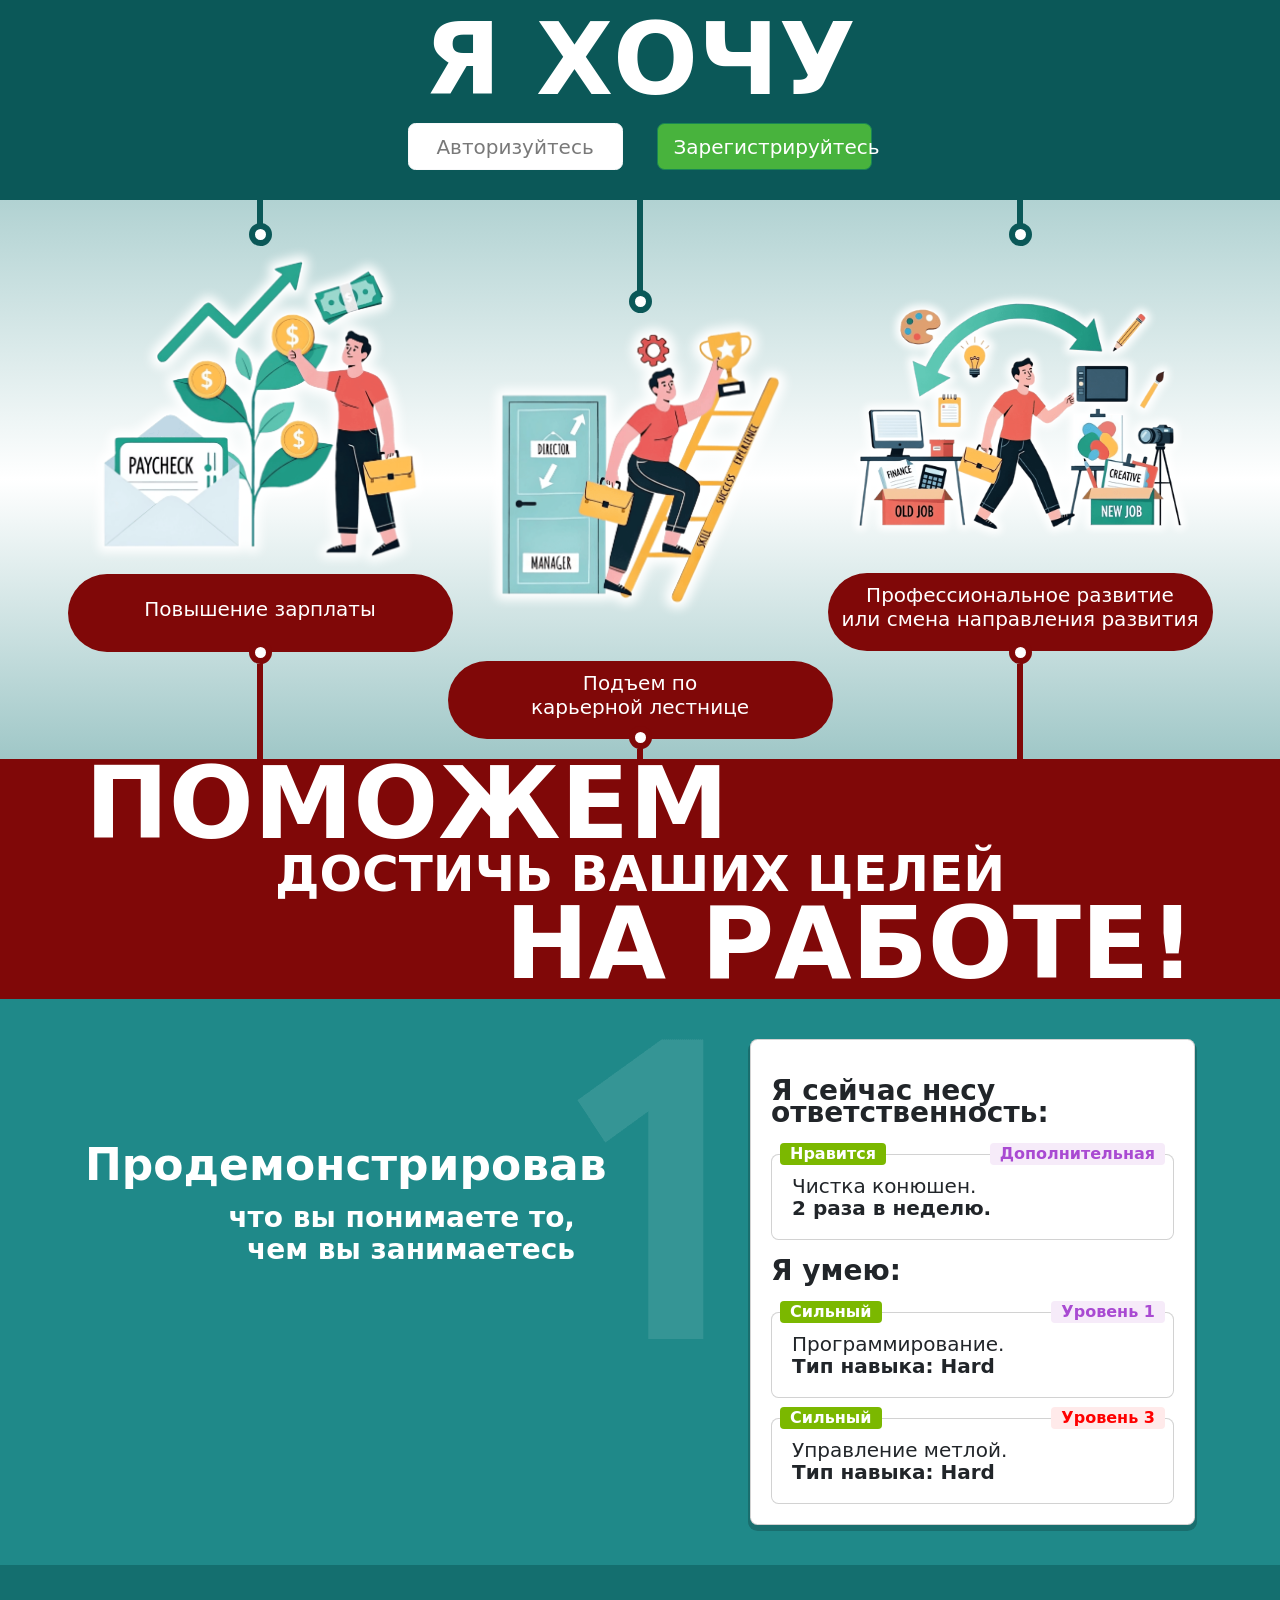
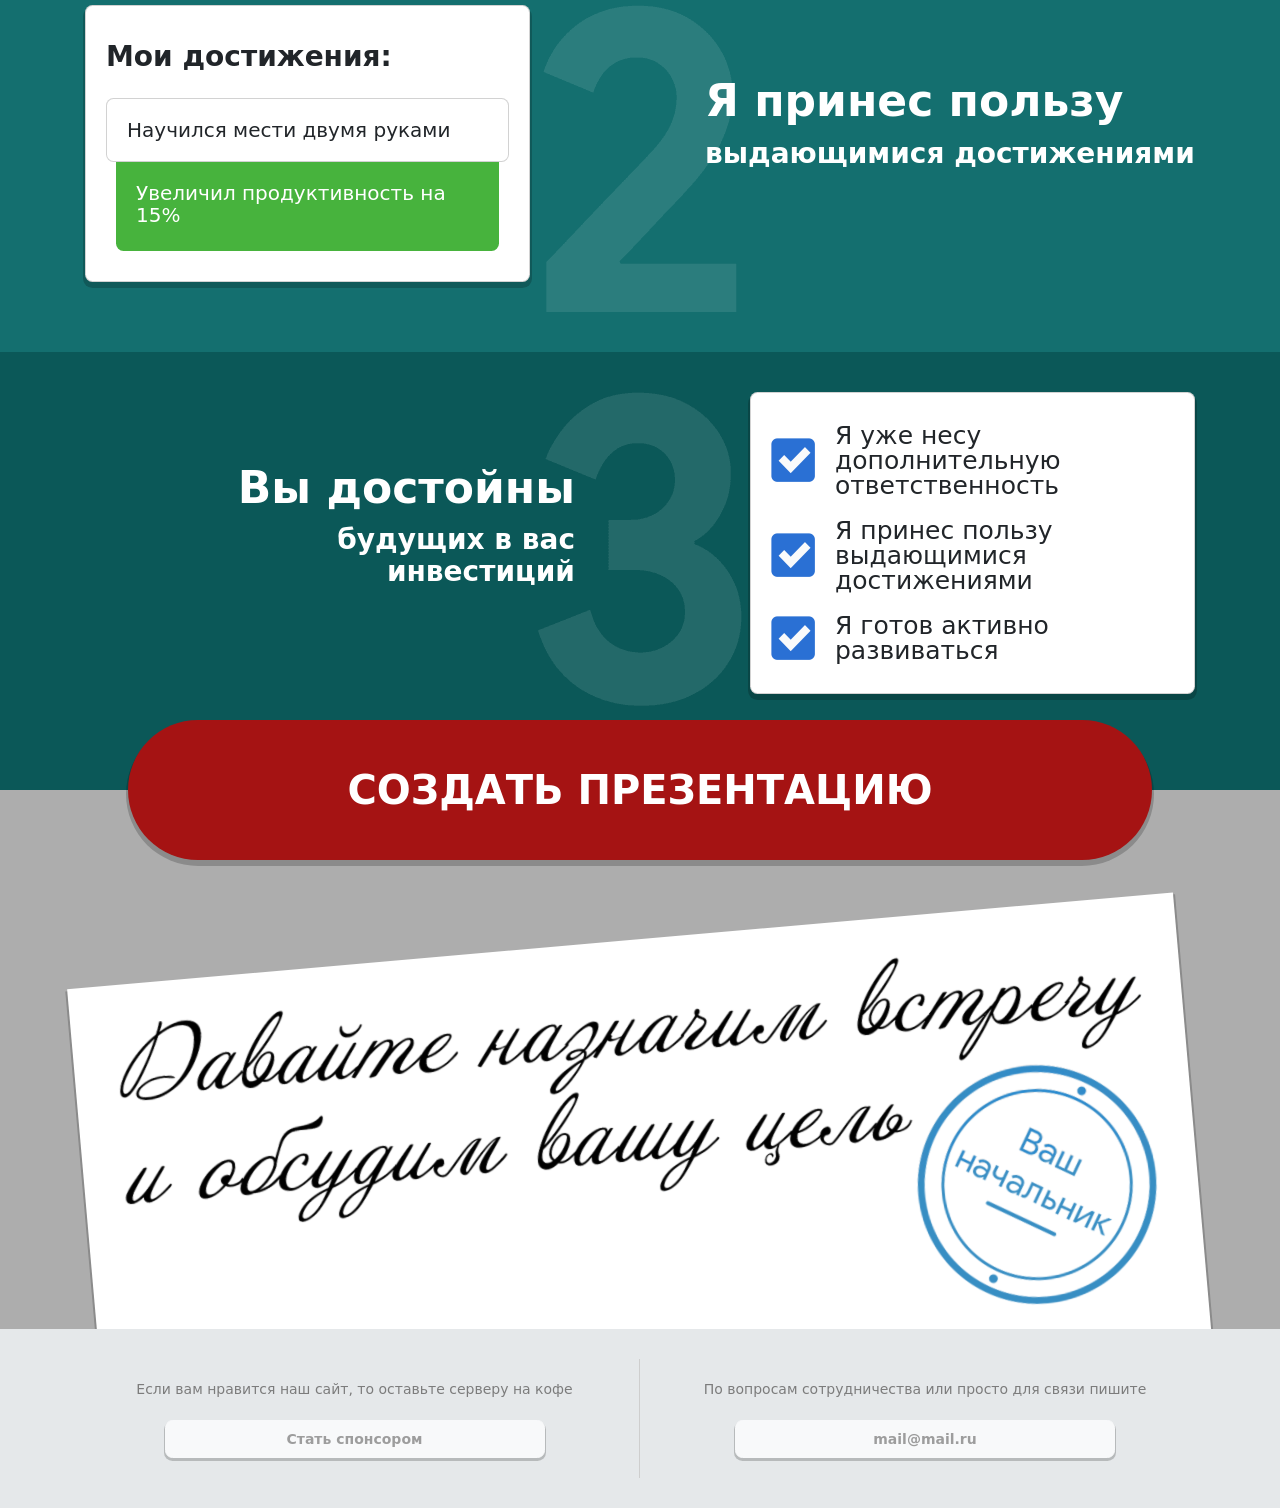
==== web/html/index.html @ 455aabcf "- Move html to web folder - Add dart Navigation service - Add ja button to auth button on first layo" ====
<!doctype html>
<html class="no-js" lang="">

<head>
  <meta charset="utf-8">
  <meta name="viewport" content="width=device-width, initial-scale=1">
  <title></title>
  <link rel="stylesheet" href="css/font.css">
  <link rel="stylesheet" href="css/style.css">
  <meta name="description" content="">

  <meta property="og:title" content="">
  <meta property="og:type" content="">
  <meta property="og:url" content="">
  <meta property="og:image" content="">
  <meta property="og:image:alt" content="">

  <link rel="icon" href="/favicon.ico" sizes="any">
  <link rel="icon" href="/icon.svg" type="image/svg+xml">
  <link rel="apple-touch-icon" href="icon.png">

  <link rel="manifest" href="site.webmanifest">
  <meta name="theme-color" content="#fafafa">

  <link href="css/bootstrap.min.css" rel="stylesheet">
  <script src="js/bootstrap.bundle.min.js"></script>

</head>

<body>
<div class="container-fluid header">
  <div class="row">
    <div class="col">
      Я хочу
    </div>
  </div>
  <div class="header-buttons">
    <button type="button" class="btn btn-light" onclick="window.location.href = '../login'">Авторизуйтесь</button>
    <button type="button" class="btn btn-success" data-bs-toggle="modal" data-bs-target="#regModal">Зарегистрируйтесь</button>
  </div>
</div>

<div class="container-fluid top-banner">
  <div class="row">
    <div class="col banner-gradient">
      <div class="container">
        <div class="row hide992">
          <div class="col-4">
            <div class="top-dot-line align-self-center"></div>
            <div class="top-dot align-self-center"></div>
          </div>
          <div class="col-4">
            <div class="top-dot-line long align-self-center"></div>
            <div class="top-dot align-self-center"></div>
          </div>
          <div class="col-4">
            <div class="top-dot-line align-self-center"></div>
            <div class="top-dot align-self-center"></div>
          </div>
        </div>
        <div class="row">
          <div class="col-lg-4 col-12 text-center">
            <img src="img/b1.png" class="banner-img-1">
            <div class="banner-text img-1">Повышение зарплаты</div>
          </div>
          <div class="col-lg-4 col-12 text-center">
            <img src="img/b2.png" class="banner-img-2">
            <div class="banner-text img-2">Подъем по<br>карьерной лестнице</div>
          </div>
          <div class="col-lg-4 col-12 text-center">
            <img src="img/b3.png" class="banner-img-3">
            <div class="banner-text img-3">Профессиональное развитие<br>или смена направления развития</div>
          </div>
        </div>
        <div class="row hide992">
          <div class="col-4">
            <div class="bot-dot align-self-center"></div>
            <div class="bot-dot-line long align-self-center"></div>
          </div>
          <div class="col-4">
            <div class="bot-dot short align-self-center"></div>
            <div class="bot-dot-line align-self-center"></div>
          </div>
          <div class="col-4">
            <div class="bot-dot align-self-center"></div>
            <div class="bot-dot-line long align-self-center"></div>
          </div>
        </div>
      </div>
    </div>
  </div>
</div>

<div class="container-fluid after-banner-text">
  <div class="row">
    <div class="col">
      <div class="container">
        <div>ПОМОЖЕМ</div>
        <div class="text-small">достичь ваших целей</div>
        <div>на работе!</div>
      </div>
    </div>
  </div>
</div>

<div class="container-fluid steps-container1">
  <div class="row">
    <div class="col">
      <div class="container">
        <div class="row">
          <div class="col-lg-7 col-12 title-block">
            <h1>Продемонстрировав</h1>
            <p>что вы понимаете то,<br>
              чем вы занимаетесь</p>
          </div>
          <div class="col-lg-5 col-12">
            <div class="card shadow">
              <div class="card-body">
                <div class="card-title">
                  Я сейчас несу ответственность:
                </div>
                <div class="card">
                  <div class="card-body">
                    <div class="label-green">Нравится</div>
                    <div class="label-violet">Дополнительная</div>
                    Чистка конюшен.<br>
                    <b>2 раза в неделю.</b>
                  </div>
                </div>
                <div class="card-title">
                  Я умею:
                </div>
                <div class="card">
                  <div class="card-body">
                    <div class="label-green">Сильный</div>
                    <div class="label-violet">Уровень 1</div>
                    Программирование.<br>
                    <b>Тип навыка: Hard</b>
                  </div>
                </div>
                <div class="card mt-3">
                  <div class="card-body">
                    <div class="label-green">Сильный</div>
                    <div class="label-red">Уровень 3</div>
                    Управление метлой.<br>
                    <b>Тип навыка: Hard</b>
                  </div>
                </div>
              </div>
            </div>
          </div>
        </div>
      </div>
    </div>
  </div>
</div>

<div class="container-fluid steps-container2">
  <div class="row">
    <div class="col">
      <div class="container">
        <div class="row">
          <div class="col-12 title-block hidePC">
            <h1>Я принес пользу</h1>
            <p>выдающимися достижениями</p>
          </div>
          <div class="col-lg-5 col-12">
            <div class="card shadow">
              <div class="card-body pb-4">
                <div class="card-title">
                  Мои достижения:
                </div>
                <div class="card">
                  <div class="card-body">
                    Научился мести двумя руками
                  </div>
                </div>
                <div class="card card-green">
                  <div class="card-body">
                    Увеличил продуктивность на 15%
                  </div>
                </div>
              </div>
            </div>
          </div>
          <div class="col-lg-7 col-12 title-block hide992">
            <h1>Я принес пользу</h1>
            <p>выдающимися достижениями</p>
          </div>
        </div>
      </div>
    </div>
  </div>
</div>

<div class="container-fluid steps-container3">
  <div class="row">
    <div class="col">
      <div class="container">
        <div class="row">
          <div class="col-lg-7 col-12 title-block">
            <h1>Вы достойны</h1>
            <p>будущих в вас<br>
              инвестиций</p>
          </div>
          <div class="col-lg-5 col-12">
            <div class="card shadow">
              <div class="card-body fs-5 lh-1 pt-4 pb-4">
                <div class="flex-row d-flex align-items-center"><img src="img/check.png" class="me-3 checkbox-img"><div>Я уже несу дополнительную
                  ответственность</div></div>
                <div class="flex-row d-flex align-items-center mt-3 mb-3"><img src="img/check.png" class="me-3 checkbox-img"><div>Я принес пользу выдающимися
                  достижениями</div></div>
                <div class="flex-row d-flex align-items-center"><img src="img/check.png" class="me-3 checkbox-img"><div>Я готов активно развиваться</div></div>
              </div>
            </div>
          </div>
        </div>
      </div>
    </div>
  </div>
</div>

<div class="container-fluid bottom-container">
  <div class="row">
    <div class="col">
      <div class="container">
        <!-- Button trigger modal -->
        <button type="button" class="btn-create" data-bs-toggle="modal" data-bs-target="#exampleModal">Создать презентацию</button>
        <div class="letter">
          <img src="img/sign.png">
        </div>
      </div>
    </div>
  </div>
</div>

<footer class="container-fluid">
  <div class="row">
    <div class="col">
      <div class="container">
      <div class="row">
        <div class="col-lg-6 col-12 text-center">
          <p>Если вам нравится наш сайт, то оставьте серверу на кофе</p>
          <button type="button" class="btn btn-light btn-footer">Стать спонсором</button>
        </div>
        <div class="col-lg-6 col-12 text-center">
          <p>По вопросам сотрудничества или просто для связи пишите</p>
          <button type="button" class="btn btn-light btn-footer">mail@mail.ru</button>
        </div>
      </div>
      </div>
    </div>
  </div>
</footer>


<!-- Modal -->
<div class="modal fade" id="exampleModal" tabindex="-1" aria-labelledby="exampleModalLabel" aria-hidden="true">
  <div class="modal-dialog modal-lg">
    <div class="modal-content">
      <form>
      <div class="modal-header">
        <h1 class="modal-title fs-5" id="exampleModalLabel">Оставьте отзыв на достижения колеги</h1>
      </div>
      <div class="modal-body">
        <p>Здравствуйте, Иван Иванович.<br>
        Вас пригласил ваш коллега Петр Петрович, чтобы вы могли
        поделиться вашим опытом работы с ним за последнее время:</p>
        <textarea class="form-control" id="exampleFormControlTextarea1" rows="4" placeholder="Расскажите вкратце как их помощь помогла вам справиться с вашими задачами, или какие их достижения вы хотели бы отметить."></textarea>
      </div>
      <div class="modal-footer">
        <button type="button" class="btn btn-primary w-100">Сохранить</button>
      </div>
      </form>
    </div>
  </div>
</div>

<div class="modal fade" id="loginModal" tabindex="-1" aria-labelledby="logonModalLabel" aria-hidden="true">
  <div class="modal-dialog">
    <div class="modal-content">
      <form>
        <div class="modal-header">
          <h1 class="modal-title fs-5" id="loginModalLabel">Авторизоваться</h1>
        </div>
        <div class="modal-body">
          <input type="email" class="form-control" id="loginMail" placeholder="Почта">
          <input type="password" class="form-control mt-3" id="loginPassword" placeholder="Пароль">
        </div>
        <div class="modal-footer">
          <div class="row w-100 text-center">

            <div class="col-12 pe-0 ps-0">
              <button type="button" class="btn btn-primary w-100">Авторизоваться</button>
            </div>
            <a href="#" class="pt-3 pb-2 small" data-bs-toggle="modal" data-bs-target="#passReset">Забыли пароль?</a>
          </div>
        </div>
      </form>
    </div>
  </div>
</div>

<div class="modal fade" id="regModal" tabindex="-1" aria-labelledby="logonModalLabel" aria-hidden="true">
  <div class="modal-dialog">
    <div class="modal-content">
      <form>
        <div class="modal-header">
          <h1 class="modal-title fs-5" id="regModalLabel">Зарегистрироваться</h1>
        </div>
        <div class="modal-body">
          <input type="email" class="form-control" id="regMail" placeholder="Почта">
          <input type="password" class="form-control mt-3" id="regPassword" placeholder="Пароль">
        </div>
        <div class="modal-footer">
          <div class="row w-100">
            <div class="col-12 pe-0 ps-0">
              <button type="button" class="btn btn-primary w-100">Зарегистрироваться</button>
            </div>
          </div>
        </div>
      </form>
    </div>
  </div>
</div>

<div class="modal fade" id="passReset" tabindex="-1" aria-labelledby="passResetLabel" aria-hidden="true">
  <div class="modal-dialog">
    <div class="modal-content">
      <form>
        <div class="modal-header">
          <h1 class="modal-title fs-5" id="passResetLabel">Сбросить пароль</h1>
        </div>
        <div class="modal-body">
          <input type="email" class="form-control" id="passResetMail" placeholder="Почта">
        </div>
        <div class="modal-footer">
          <div class="row w-100">
            <div class="col-12 pe-0 ps-0">
              <button type="button" class="btn btn-primary w-100" data-bs-toggle="modal" data-bs-target="#passResetOk">Подтвердить</button>
            </div>
          </div>
        </div>
      </form>
    </div>
  </div>
</div>

<div class="modal fade" id="passResetOk" tabindex="-1" aria-labelledby="passResetLabel" aria-hidden="true">
  <div class="modal-dialog">
    <div class="modal-content">
      <div class="modal-header">
        <h1 class="modal-title fs-5" id="passResetOkLabel">Сброс пароля</h1>
      </div>
        <div class="modal-body text-center">
          На вашу почту выслан новый пароль
        </div>
      <div class="modal-footer">

      </div>
    </div>
  </div>
</div>

</body>

</html>
---- web/html/css/font.css ----
@font-face {
  font-family: 'Google Sans';
  font-style: normal;
  font-weight: 400;
  src: url('../font/GoogleSans-Regular.ttf') format('truetype'), url('../font/GoogleSans-Regular.woff2') format('woff2'), url('../font/GoogleSans-Regular.woff') format('woff'), url('../font/GoogleSans-Regular.eot') format('embedded-opentype');
}
@font-face {
  font-family: 'Google Sans';
  font-style: normal;
  font-weight: 600;
  src: url('../font/GoogleSans-SemiBold.ttf') format('truetype'), url('../font/GoogleSans-SemiBold.woff2') format('woff2'), url('../font/GoogleSans-SemiBold.woff') format('woff'), url('../font/GoogleSans-SemiBold.eot') format('embedded-opentype');
}
@font-face {
  font-family: 'Google Sans';
  font-style: normal;
  font-weight: 700;
  src: url('../font/GoogleSans-Bold.ttf') format('truetype'), url('../font/GoogleSans-Bold.woff2') format('woff2'), url('../font/GoogleSans-Bold.woff') format('woff'), url('../font/GoogleSans-Bold.eot') format('embedded-opentype');
}
---- web/html/css/style.css ----
/*! HTML5 Boilerplate v9.0.1 | MIT License | https://html5boilerplate.com/ */

/* main.css 3.0.0 | MIT License | https://github.com/h5bp/main.css#readme */
/*
 * What follows is the result of much research on cross-browser styling.
 * Credit left inline and big thanks to Nicolas Gallagher, Jonathan Neal,
 * Kroc Camen, and the H5BP dev community and team.
 */

/* ==========================================================================
   Base styles: opinionated defaults
   ========================================================================== */

html {
  color: #222;
  font-size: 1em;
  line-height: 1.4;
  font-family: "Google Sans", Verdana, Arial, sans-serif;
  font-size: 20px;
}
body {
  font-family: "Google Sans", Verdana, Arial, sans-serif;
  font-size: 20px;
}
/*
 * Remove text-shadow in selection highlight:
 * https://twitter.com/miketaylr/status/12228805301
 *
 * Customize the background color to match your design.
 */

::-moz-selection {
  background: #b3d4fc;
  text-shadow: none;
}

::selection {
  background: #b3d4fc;
  text-shadow: none;
}

/*
 * A better looking default horizontal rule
 */

hr {
  display: block;
  height: 1px;
  border: 0;
  border-top: 1px solid #ccc;
  margin: 1em 0;
  padding: 0;
}

/*
 * Remove the gap between audio, canvas, iframes,
 * images, videos and the bottom of their containers:
 * https://github.com/h5bp/html5-boilerplate/issues/440
 */

audio,
canvas,
iframe,
img,
svg,
video {
  vertical-align: middle;
}

/*
 * Remove default fieldset styles.
 */

fieldset {
  border: 0;
  margin: 0;
  padding: 0;
}

/*
 * Allow only vertical resizing of textareas.
 */

textarea {
  resize: vertical;
}

/* ==========================================================================
   Author's custom styles
   ========================================================================== */

/* ==========================================================================
   Helper classes
   ========================================================================== */

/*
 * Hide visually and from screen readers
 */

.hidden,
[hidden] {
  display: none !important;
}

/*
 * Hide only visually, but have it available for screen readers:
 * https://snook.ca/archives/html_and_css/hiding-content-for-accessibility
 *
 * 1. For long content, line feeds are not interpreted as spaces and small width
 *    causes content to wrap 1 word per line:
 *    https://medium.com/@jessebeach/beware-smushed-off-screen-accessible-text-5952a4c2cbfe
 */

.visually-hidden {
  border: 0;
  clip: rect(0, 0, 0, 0);
  height: 1px;
  margin: -1px;
  overflow: hidden;
  padding: 0;
  position: absolute;
  white-space: nowrap;
  width: 1px;
  /* 1 */
}

/*
 * Extends the .visually-hidden class to allow the element
 * to be focusable when navigated to via the keyboard:
 * https://www.drupal.org/node/897638
 */

.visually-hidden.focusable:active,
.visually-hidden.focusable:focus {
  clip: auto;
  height: auto;
  margin: 0;
  overflow: visible;
  position: static;
  white-space: inherit;
  width: auto;
}

/*
 * Hide visually and from screen readers, but maintain layout
 */

.invisible {
  visibility: hidden;
}

/*
 * Clearfix: contain floats
 *
 * The use of `table` rather than `block` is only necessary if using
 * `::before` to contain the top-margins of child elements.
 */

.clearfix::before,
.clearfix::after {
  content: "";
  display: table;
}

.clearfix::after {
  clear: both;
}

.header {
  background-color: #0b5858;
  text-align: center;
  font-size: 100px;
  text-transform: uppercase;
  color: #ffffff;
  font-weight: 700;
  line-height: 120px;
  padding-bottom: 10px;
  .header-buttons {
    position: absolute;
    top: -12px;
    right: 30px;
    .btn-light {
      width: 215px;
      color: #797979;
      background-color: #ffffff;
      &:hover {
        background-color: #e6e6e6;
      }
    }
    .btn-success {
      width: 215px;
      color: #fff;
      background-color: #48b33d;
      &:hover {
        background-color: #36972c;
      }
    }
  }
}
.landing2 .header {
  text-align: left;
  font-size: 95px;
  text-transform: inherit;
  span {
    display: block;
    font-size: 40px;
    line-height: 0;
  }
}
.top-banner {
  .banner-gradient {
    background: linear-gradient(to bottom,  rgba(177,210,210,1) 0%,rgba(255,255,255,1) 50%,rgba(159,199,199,1) 100%);
    .col-4 {
      display: flex;
      flex-direction: column;
    }
    .top-dot-line {
      width: 6px;
      height: 25px;
      background-color: #0b5858;
      &.long {
        height: 92px;
      }
    }
    .top-dot {
      margin-top: -2px;
      width: 23px;
      height: 23px;
      background-color: #fff;
      border-radius: 50%;
      border: 6px solid #0b5858;
    }
    .bot-dot-line {
      width: 6px;
      height: 10px;
      background-color: #800808;
      &.long {
        height: 95px;
      }
    }
    .bot-dot {
      margin-top: -98px;
      width: 23px;
      height: 23px;
      background-color: #fff;
      border-radius: 50%;
      border: 6px solid #800808;
      &.short {
        margin-top: -13px;
      }
    }
    .banner-img-1 {
      width: 100%;
      max-width: 353px;
      margin-top: -70px;
    }
    .banner-img-2 {
      width: 100%;
      max-width: 315px;
      margin-bottom: 40px;
    }
    .banner-img-3 {
      width: 100%;
      max-width: 462px;
      margin-top: -68px;
      margin-bottom: 30px;
    }
    .banner-text {
      color: #fff;
      background-color: #800808;
      min-height: 78px;
      text-align: center;
      border-radius: 50px;
      font-size: 20px;
      &.img-1 {
        line-height: 70px;
        width: 110%;
        margin-left: -5%;
      }
      &.img-2, &.img-3 {
        padding: 10px;
        line-height: 24px;
        width: 110%;
        margin-left: -5%;
      }
    }
  }
  .banner-title {
    padding-top: 70px;
    font-size: 60px;
    line-height: 50px;
  }
}
.banner-mail-form {
  font-size: 28px;
  line-height: 32px;
  padding-top: 20px;
  padding-left: 70px;
  form {
    padding: 20px 20px 20px 0;
    input {
      border-radius: 50px;
      height: 70px;
      &::placeholder {
        font-size: 24px;
        color: #9f9f9f;
      }
    }
    .btn-banner-mail {
      height: 70px;
      border-radius: 50px;
      margin-top: 20px;
      width: 100%;
      font-weight: 600;
      font-size: 24px;
      text-align: center;
      text-transform: uppercase;
      color: #fff;
      background-color: #47b33d;
      -webkit-box-shadow: 0px 4px 0px 2px rgba(0, 0, 0, 0.2) !important;
      -moz-box-shadow: 0px 4px 0px 2px rgba(0, 0, 0, 0.2) !important;
      box-shadow: 0px 4px 0px 2px rgba(0, 0, 0, 0.2) !important;
    }
  }
}
.step-gradient {
  background: linear-gradient(to bottom, rgb(222, 223, 222) 0%,rgba(255,255,255,1) 50%, rgb(222, 223, 222) 100%);
  padding-top: 20px;
  padding-bottom: 20px;
  h1 {
    margin-bottom: 20px;
  }
  .step-line {
    display: flex;
    flex-direction: row;
    justify-content: start;
    background-color: #c9e8e8;
    font-size: 24px;
    margin: 10px 0;
    p {
      margin-top: 10px;
      margin-bottom: 10px;
      margin-right: 10px;
    }
    .num {
      min-width: 52px;
      font-size: 36px;
      background-color: #1f8989;
      color: #fff;
      text-align: center;
      margin-right: 25px;
    }
  }
}
.land-img {
  width: 100%;
  max-width: 688px;
}
.after-banner-text {
  color: #fff;
  background-color: #800808;
  font-size: 100px;
  text-transform: uppercase;
  font-weight: 700;
  line-height: 90px;
  .container {
    div:last-child {
      text-align: right;
      padding-bottom: 10px;
    }
  }
  .text-small {
    line-height: 50px;
    text-align: center;
    font-size: 50px;
  }
}
.steps-container1, .steps-container2, .steps-container3 {
  padding-top: 40px;
  padding-bottom: 40px;
  .card.shadow {
    -webkit-box-shadow: 0px 4px 0px 2px rgba(0, 0, 0, 0.2) !important;
    -moz-box-shadow: 0px 4px 0px 2px rgba(0, 0, 0, 0.2) !important;
    box-shadow: 0px 4px 0px 2px rgba(0, 0, 0, 0.2) !important;
  }
  .card-body {
    line-height: 22px;
  }
  .title-block {
    color: #fff;
    font-weight: 700;
    font-size: 28px;
    text-align: right;
    h1 {
      font-size: 44px;
      font-weight: 700;
    }
    p {
      line-height: 32px;
    }
  }
  .card-title {
    font-size: 28px;
    font-weight: 700;
    padding: 20px 0;
  }
  .label-green {
    position: absolute;
    top: -12px;
    left: 8px;
    border-radius: 4px;
    color: #fff;
    font-size: 16px;
    font-weight: 600;
    padding: 0 10px;
    background-color: #7bb800;
  }
  .label-violet {
    position: absolute;
    top: -12px;
    right: 8px;
    border-radius: 4px;
    color: #a94ad2;
    font-size: 16px;
    font-weight: 600;
    padding: 0 10px;
    background-color: #f6ebf9;
  }
  .label-red {
    position: absolute;
    top: -12px;
    right: 8px;
    border-radius: 4px;
    background-color: #ffeaea;
    font-size: 16px;
    font-weight: 600;
    padding: 0 10px;
    color: #ff0000;
  }
  .card-green {
    color: #fff;
    background-color: #47b33d;
    border-top-left-radius: 0;
    border-top-right-radius: 0;
    margin-left: 10px;
    margin-right: 10px;
    border: none;
    padding-bottom: 5px;
  }
}
.steps-container1 {
  background-color: #1f8989;
  background-image: url("../img/step1_bg.png");
  background-position: 50% 40px;
  background-repeat: no-repeat;
  .title-block {
    padding-right: 160px;
    padding-top: 100px;
  }
}
.steps-container2 {
  background-color: #146f6f;
  background-image: url("../img/step2_bg.png");
  background-position: 50% 40px;
  background-repeat: no-repeat;
  .title-block {
    text-align: left;
    padding-left: 160px;
    padding-top: 70px;
    padding-bottom: 122px;
  }
}
.steps-container3 {
  background-color: #0b5858;
  background-image: url("../img/step3_bg.png");
  background-position: 50% 40px;
  background-repeat: no-repeat;
  .title-block {
    padding-right: 160px;
    padding-top: 70px;
    padding-bottom: 142px;
  }
}
.landing2 {
  footer {
    margin-top: 0;
  }
  .steps-container1, .steps-container2, .steps-container3 {
    background-image: none;
    .title-block {
      text-align: left;
      padding-top: 0;
      padding-bottom: 0;
      padding-right: 60px;
      h1 {
        margin-bottom: 60px;
        margin-top: 20px;
      }
    }
    .label-green {
      position: relative;
      display: inline-block;
      left: -60px;
      top: -1px;
      margin-right: -50px;
      border-radius: 4px;
      color: #fff;
      font-size: 18px;
      padding: 6px 6px;
      background-color: #7bb800;
    }
  }
  .small.d-block.ms-5 {
    font-size: 16px;
  }
  .text-green {
    color: #00a400;
    text-wrap: nowrap;
  }
  .steps-container2 {
    .title-block {
      padding-right: 0;
      padding-left: 60px;
    }
  }
  .with-photo {
    margin-top: 125px;
  }
  .card-photo {
    margin: -155px auto 20px auto;
    width: 267px;
    height: 267px;
    border-radius: 50%;
    background-color: #e4e4e4;
    overflow: hidden;
    img {
      width: 100%;
    }
  }
  .label-title {
    position: absolute;
    top: -12px;
    left: 8px;
    font-size: 16px;
    padding: 0 10px;
    background-color: #fff;
  }
  .card-btn-red, .card-btn-blue, .card-btn-green {
    height: 100%;
    display: flex;
    flex-direction: column;
    justify-content: center;
    color: #fff;
    font-weight: 600;
    border-radius: 6px;
    font-size: 16px;
    text-align: center;
    padding: 10px 2px;
    background-color: #a51313;
  }
  .card-btn-blue {
    background-color: #066fd1;
  }
  .card-btn-green {
    background-color: #48b33d;
  }
  .block-labels {
    display: flex;
    flex-direction: column;
    justify-content: center;
    padding: 10px;
    min-height: 200px;
    height: 100%;
    font-size: 24px;
    font-weight: 400;
    text-align: center;
    border-radius: 6px;
    color: #fff;
    background-color: #369595;
  }
  .steps-container3 {
    .block-labels {
      min-height: 130px;
    }
  }
}
.hidePC {
  display: none;
}
.bottom-container {
  text-align: center;
  background-color: #adadad;
  position: relative;
  padding-top: 90px;
}
.btn-create {
  background-color: #a51313;
  min-height: 140px;
  width: 80%;
  color: #fff;
  text-transform: uppercase;
  text-align: center;
  font-weight: 600;
  font-size: 40px;
  padding: 10px;
  border: none;
  border-radius: 80px;
  position: absolute;
  top: -70px;
  left: 10%;
  -webkit-box-shadow: 0px 4px 0px 2px rgba(0, 0, 0, 0.2);
  -moz-box-shadow: 0px 4px 0px 2px rgba(0, 0, 0, 0.2);
  box-shadow: 0px 4px 0px 2px rgba(0, 0, 0, 0.2);
  &:hover {
    background-color: #b61616;
  }
}
.letter {
  background-color: #fff;
  -webkit-box-shadow: 0px 4px 0px 2px rgba(0, 0, 0, 0.2);
  -moz-box-shadow: 0px 4px 0px 2px rgba(0, 0, 0, 0.2);
  box-shadow: 0px 4px 0px 2px rgba(0, 0, 0, 0.2);
  text-align: center;
  padding: 40px 40px 60px 40px;
  margin-top: 60px;
  transform: rotate(-5deg);
  img {
    width: 100%;
    max-width: 1067px;
  }
}
footer {
  position: relative;
  background-color: #e5e8ea;
  margin-top: -70px;
  min-height: 160px;
  color: #7c7c7c;
  font-size: 14px;
  padding-top: 30px;
  padding-bottom: 30px;
  .container>.row>div {
    padding-top: 20px;
    padding-bottom: 20px;
  }
  .container>.row>div:first-child {
    border-right: 1px solid #cecece;
  }
  .btn-footer {
    color: #9d9d9d;
    font-size: 14px;
    font-weight: 600;
    width: 380px;
    -webkit-box-shadow: 0px 2px 0px 1px rgba(0, 0, 0, 0.2);
    -moz-box-shadow: 0px 2px 0px 1px rgba(0, 0, 0, 0.2);
    box-shadow: 0px 2px 0px 1px rgba(0, 0, 0, 0.2);
  }
}
.checkbox-img {
  max-width: 44px;
}
.modal-header {
  border-bottom: none !important;
}
.modal-footer {
  border-top: none !important;
}
.modal-body {
  padding-top: 0 !important;
  padding-bottom: 0 !important;
}
.form-control::placeholder {
  color: #aeaeae;
  font-size: 18px;
}
.btn-outline-secondary {
  border-color: #d5d5d5 !important;
}
@media (max-width: 1400px) {
  .top-banner {
    .banner-gradient {
      .banner-img-3 {
        margin-top: -24px;
      }
    }
  }
  .header {
    padding-bottom: 0;
    .header-buttons {
      position: relative;
      right: 0;
      top: 0;
      line-height: 40px;
      padding-bottom: 30px;
    }
  }
  .landing2 .header {
    font-size: 80px;
  }
}
@media (max-width: 1200px) {
  .top-banner {
    .banner-gradient {
      .banner-img-1 {
        margin-top: -44px;
        margin-bottom: 8px;
      }
    }
    .banner-title {
      padding-top: 30px;
      font-size: 45px;
      line-height: 40px;
    }
  }
  .banner-mail-form {
    font-size: 20px;
    line-height: 24px;
    padding-left: 40px;
    form {
      .btn-banner-mail {
        font-size: 20px;
      }
    }
  }
  .top-banner {
    .banner-gradient {
      .banner-img-3 {
        margin-bottom: 38px;
      }
    }
  }
  .landing2 .header {
    font-size: 65px;
  }
  .landing2 {
    .checkbox-img {
      max-width: 30px;
    }
    .col-10.fs-5.lh-1 {
      font-size: 20px !important;
      .label-green {
        font-size: 18px;
      }
    }
    .block-labels {
      font-size: 18px;
    }
  }
}

@media (max-width: 992px) {
  footer {
    .container>.row>div:first-child {
      border-right: none;
      border-bottom: 1px solid #cecece;
    }
    .btn-footer {
      width: 80%;
    }
  }
  .bottom-container {
    padding-top: 20px;
  }
  .btn-create {
    min-height: inherit;
    font-size: 32px;
    top: -35px;
    left: 5%;
    width: 90%;
  }
  .steps-container1, .steps-container2, .steps-container3 {
    background-image: none;
    .title-block {
      h1 {
        font-size: 32px;
      }
      p{
        font-size: 24px;
      }
      padding-right: 0;
      padding-left: 0;
      padding-top: 0;
      padding-bottom: 0;
      text-align: center;
    }
  }
  .landing2 {
    .steps-container1, .steps-container2, .steps-container3 {
      .title-block {
        padding-right: 0;
        padding-left: 0;
      }
    }
  }
  .steps-container3 {
    padding-bottom: 60px;
  }
  .hide992 {
    display: none !important;
  }
  .hidePC {
    display: block;
  }
  .top-banner {
    .banner-gradient {
      .banner-img-1 {
        margin-top: 0;
      }
      .banner-img-2 {
        margin-bottom: 0;
      }
      .banner-img-3 {
        margin-top: 0;
        margin-bottom: 0;
      }
      .banner-text {
        &.img-1, &.img-2, &.img-3 {
          width: 100%;
          margin-left: 0;
        }
        &.img-3 {
          margin-bottom: 20px;
        }
      }
    }
    .banner-title {
      padding-top: 20px;
    }
    .banner-mail-form {
      padding-left: 0;
      font-size: 20px;
      line-height: 24px;
      form {
        padding-right: 0;
      }
    }
  }
  .header {
    font-size: 80px;
  }
  .after-banner-text {
    text-align: center;
    font-size: 80px;
    .container {
      div:last-child {
        text-align: center;
      }
    }
    .text-small {
      font-size: 40px;
      line-height: 30px;
    }
  }
  .landing2 .header {
    font-size: 55px;
    line-height: 65px;
    text-align: center;
    span {
      line-height: 30px;
    }
  }
}
@media (max-width: 576px) {
  .after-banner-text {
    font-size: 50px;
    line-height: 50px;
    .text-small {
      font-size: 24px;
    }
  }
  .btn-create {
    font-size: 24px;
  }
  .landing2 .header {
    font-size: 36px;
    line-height: 45px;
    padding-bottom: 10px;
    span {
      font-size: 26px;
    }
  }
  .top-banner {
    .banner-title {
      font-size: 32px;
    }
  }
  .step-gradient {
    .step-line {
      font-size: 18px;
    }
  }
}
@media (max-width: 420px) {
  .add-m {
    margin-top: 20px!important;
  }
}
@media only screen and (min-width: 35em) {
  /* Style adjustments for viewports that meet the condition */
}

@media print,
  (-webkit-min-device-pixel-ratio: 1.25),
  (min-resolution: 1.25dppx),
  (min-resolution: 120dpi) {
  /* Style adjustments for high resolution devices */
}

/* ==========================================================================
   Print styles.
   Inlined to avoid the additional HTTP request:
   https://www.phpied.com/delay-loading-your-print-css/
   ========================================================================== */

@media print {
  *,
  *::before,
  *::after {
    background: #fff !important;
    color: #000 !important;
    /* Black prints faster */
    box-shadow: none !important;
    text-shadow: none !important;
  }

  a,
  a:visited {
    text-decoration: underline;
  }

  a[href]::after {
    content: " (" attr(href) ")";
  }

  abbr[title]::after {
    content: " (" attr(title) ")";
  }

  /*
   * Don't show links that are fragment identifiers,
   * or use the `javascript:` pseudo protocol
   */
  a[href^="#"]::after,
  a[href^="javascript:"]::after {
    content: "";
  }

  pre {
    white-space: pre-wrap !important;
  }

  pre,
  blockquote {
    border: 1px solid #999;
    page-break-inside: avoid;
  }

  tr,
  img {
    page-break-inside: avoid;
  }

  p,
  h2,
  h3 {
    orphans: 3;
    widows: 3;
  }

  h2,
  h3 {
    page-break-after: avoid;
  }
}
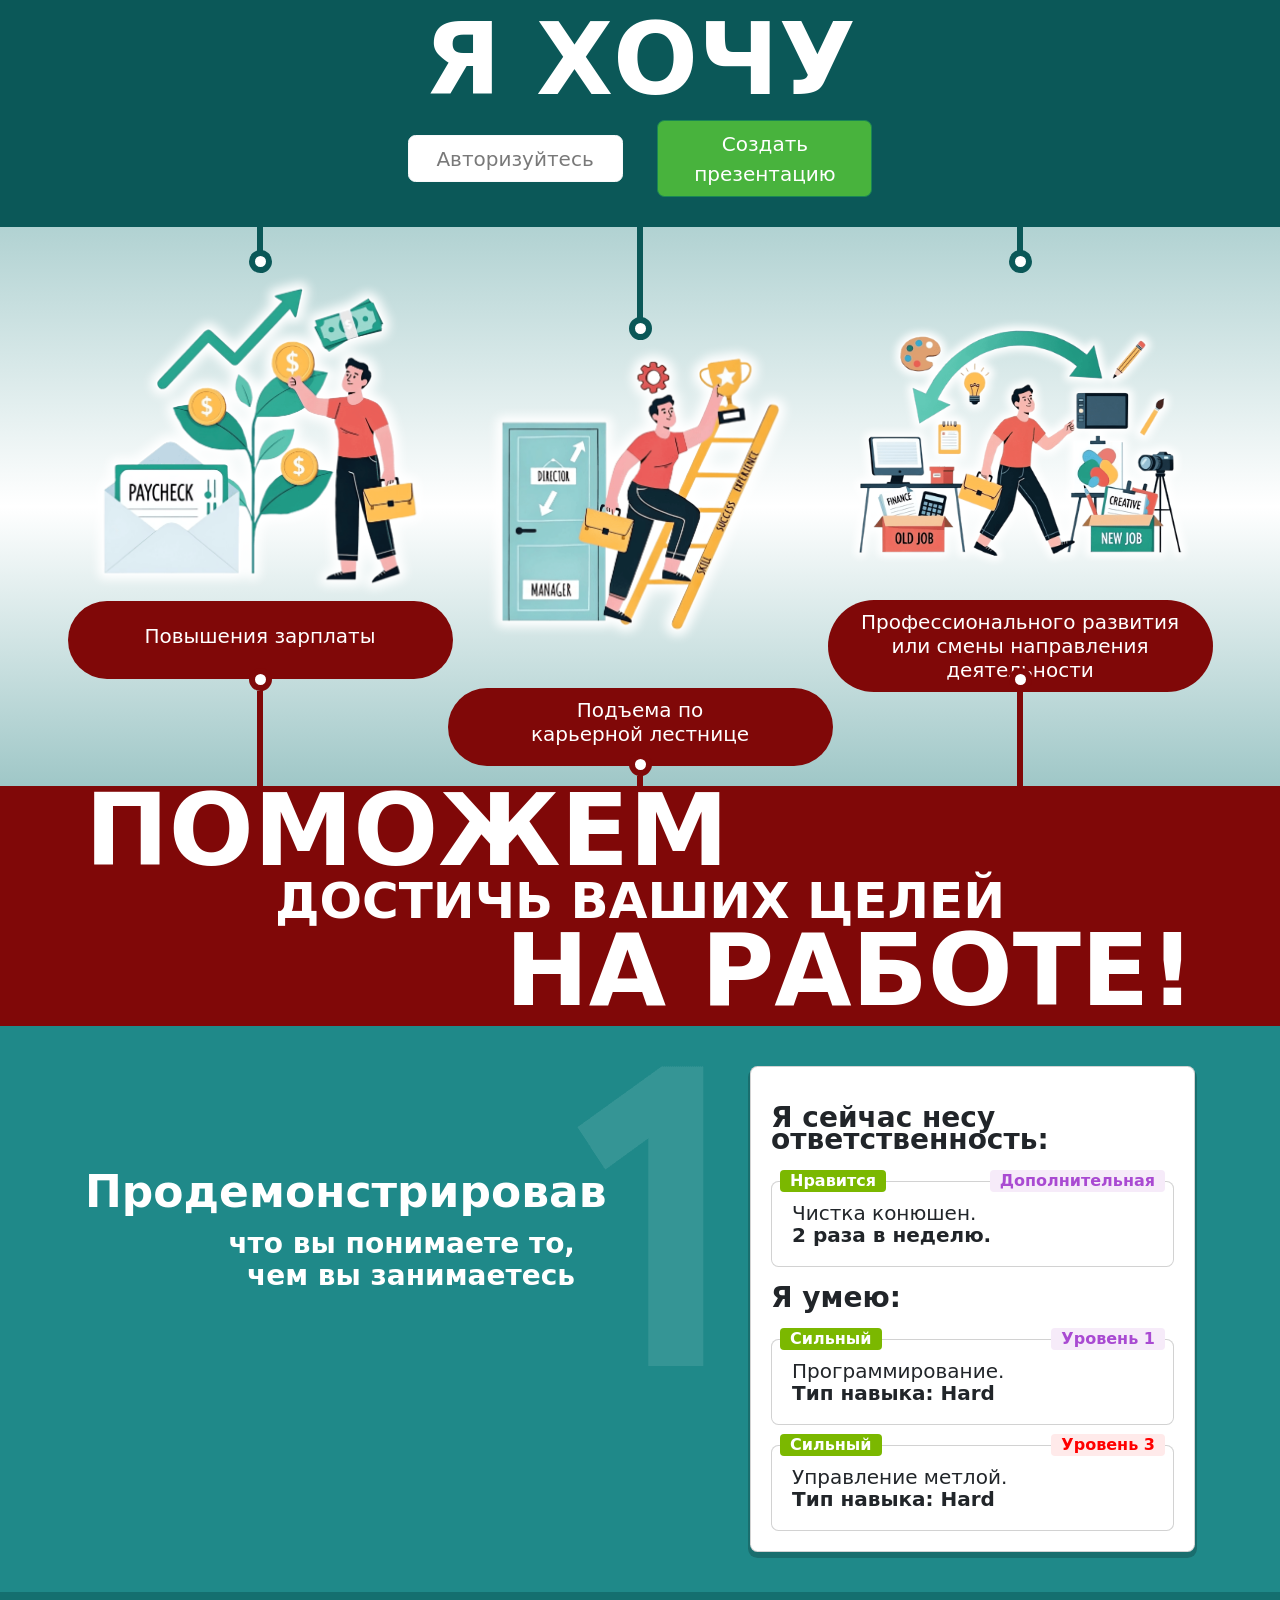
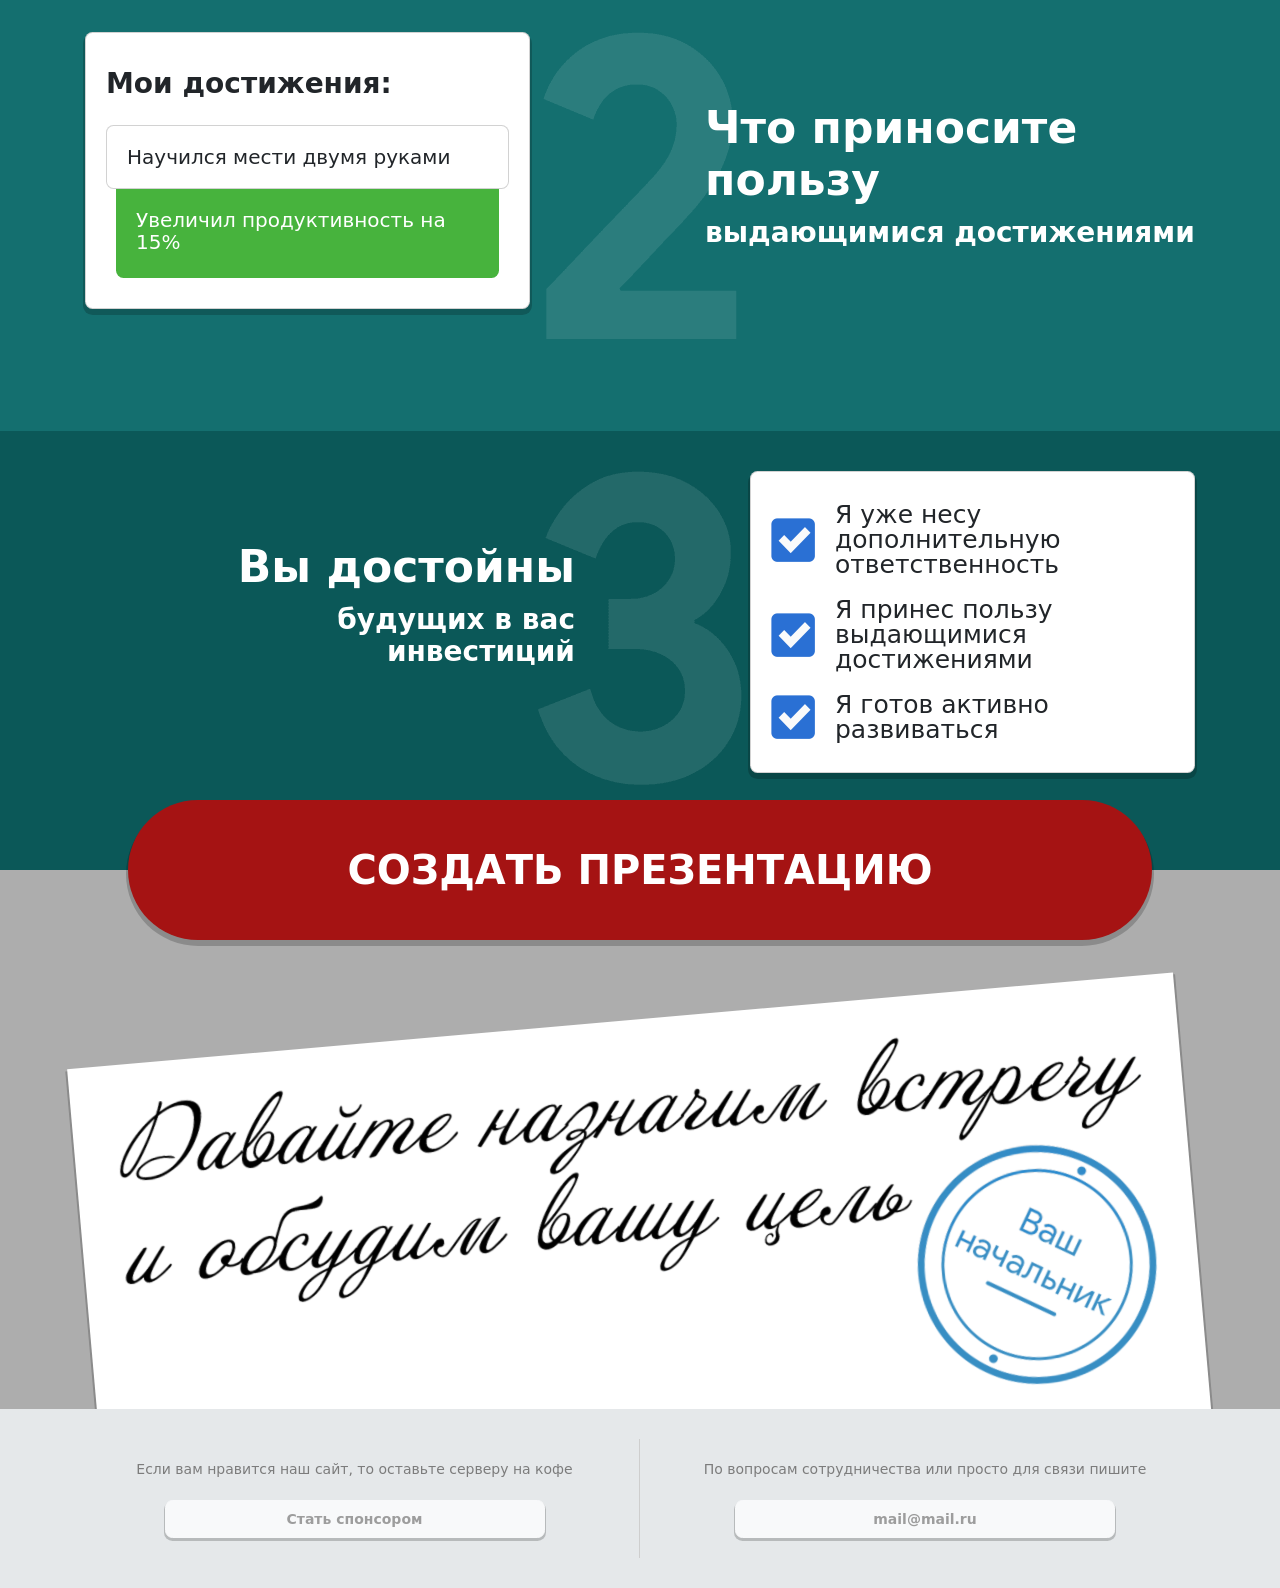
==== commit c641b1be: "- feedback about layout - fix on the fly registration in wizard - improve login page layout" ====
--- a/web/html/index.html
+++ b/web/html/index.html
@@ -36,7 +36,7 @@
   </div>
   <div class="header-buttons">
     <button type="button" class="btn btn-light" onclick="window.location.href = '../login'">Авторизуйтесь</button>
-    <button type="button" class="btn btn-success" data-bs-toggle="modal" data-bs-target="#regModal">Зарегистрируйтесь</button>
+    <button type="button" class="btn btn-success" onclick="window.location.href = '../register'">Создать презентацию</button>
   </div>
 </div>
 
@@ -61,15 +61,15 @@
         <div class="row">
           <div class="col-lg-4 col-12 text-center">
             <img src="img/b1.png" class="banner-img-1">
-            <div class="banner-text img-1">Повышение зарплаты</div>
+            <div class="banner-text img-1">Повышения зарплаты</div>
           </div>
           <div class="col-lg-4 col-12 text-center">
             <img src="img/b2.png" class="banner-img-2">
-            <div class="banner-text img-2">Подъем по<br>карьерной лестнице</div>
+            <div class="banner-text img-2">Подъема по<br>карьерной лестнице</div>
           </div>
           <div class="col-lg-4 col-12 text-center">
             <img src="img/b3.png" class="banner-img-3">
-            <div class="banner-text img-3">Профессиональное развитие<br>или смена направления развития</div>
+            <div class="banner-text img-3">Профессионального развития<br>или смены направления деятельности</div>
           </div>
         </div>
         <div class="row hide992">
@@ -161,7 +161,7 @@
       <div class="container">
         <div class="row">
           <div class="col-12 title-block hidePC">
-            <h1>Я принес пользу</h1>
+            <h1>Что приносите пользу</h1>
             <p>выдающимися достижениями</p>
           </div>
           <div class="col-lg-5 col-12">
@@ -184,7 +184,7 @@
             </div>
           </div>
           <div class="col-lg-7 col-12 title-block hide992">
-            <h1>Я принес пользу</h1>
+            <h1>Что приносите пользу</h1>
             <p>выдающимися достижениями</p>
           </div>
         </div>
@@ -306,7 +306,7 @@
     <div class="modal-content">
       <form>
         <div class="modal-header">
-          <h1 class="modal-title fs-5" id="regModalLabel">Зарегистрироваться</h1>
+          <h1 class="modal-title fs-5" id="regModalLabel">Создать презентацию</h1>
         </div>
         <div class="modal-body">
           <input type="email" class="form-control" id="regMail" placeholder="Почта">
@@ -315,7 +315,7 @@
         <div class="modal-footer">
           <div class="row w-100">
             <div class="col-12 pe-0 ps-0">
-              <button type="button" class="btn btn-primary w-100">Зарегистрироваться</button>
+              <button type="button" class="btn btn-primary w-100">Создать презентацию</button>
             </div>
           </div>
         </div>
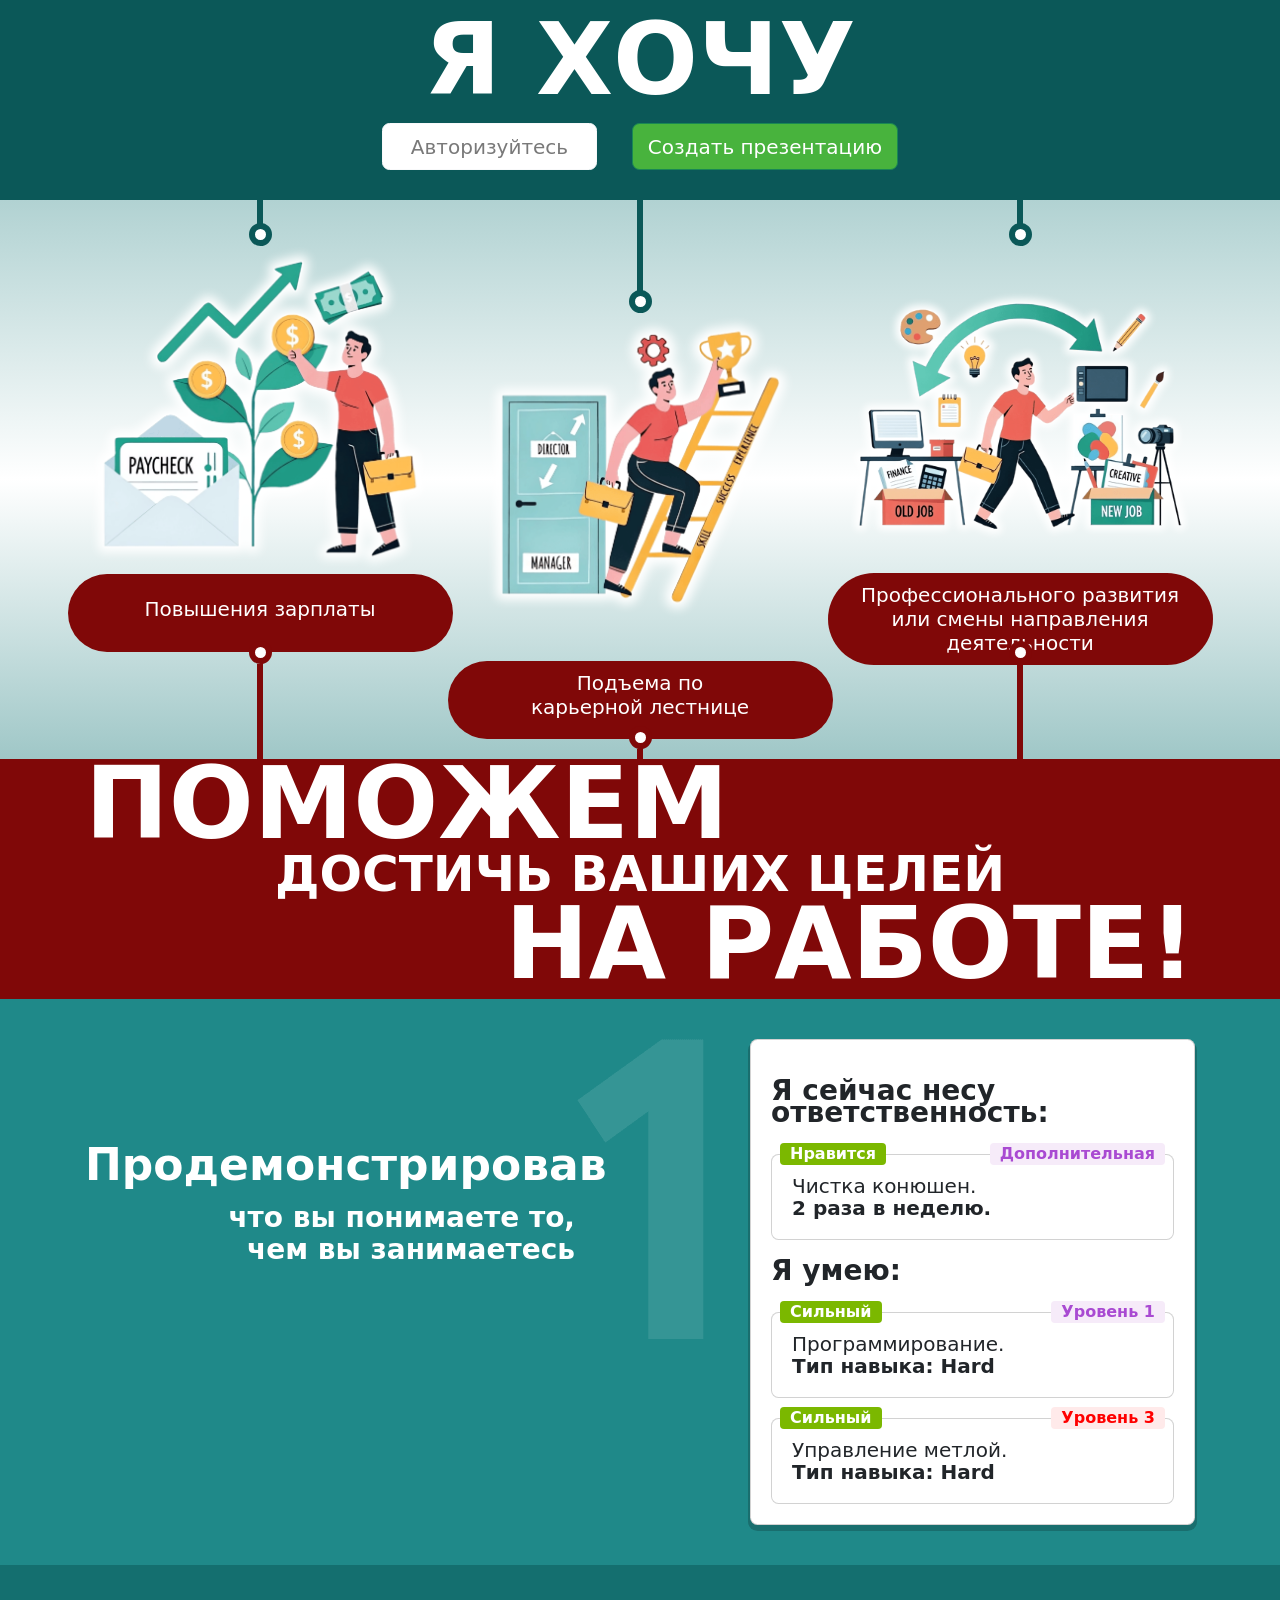
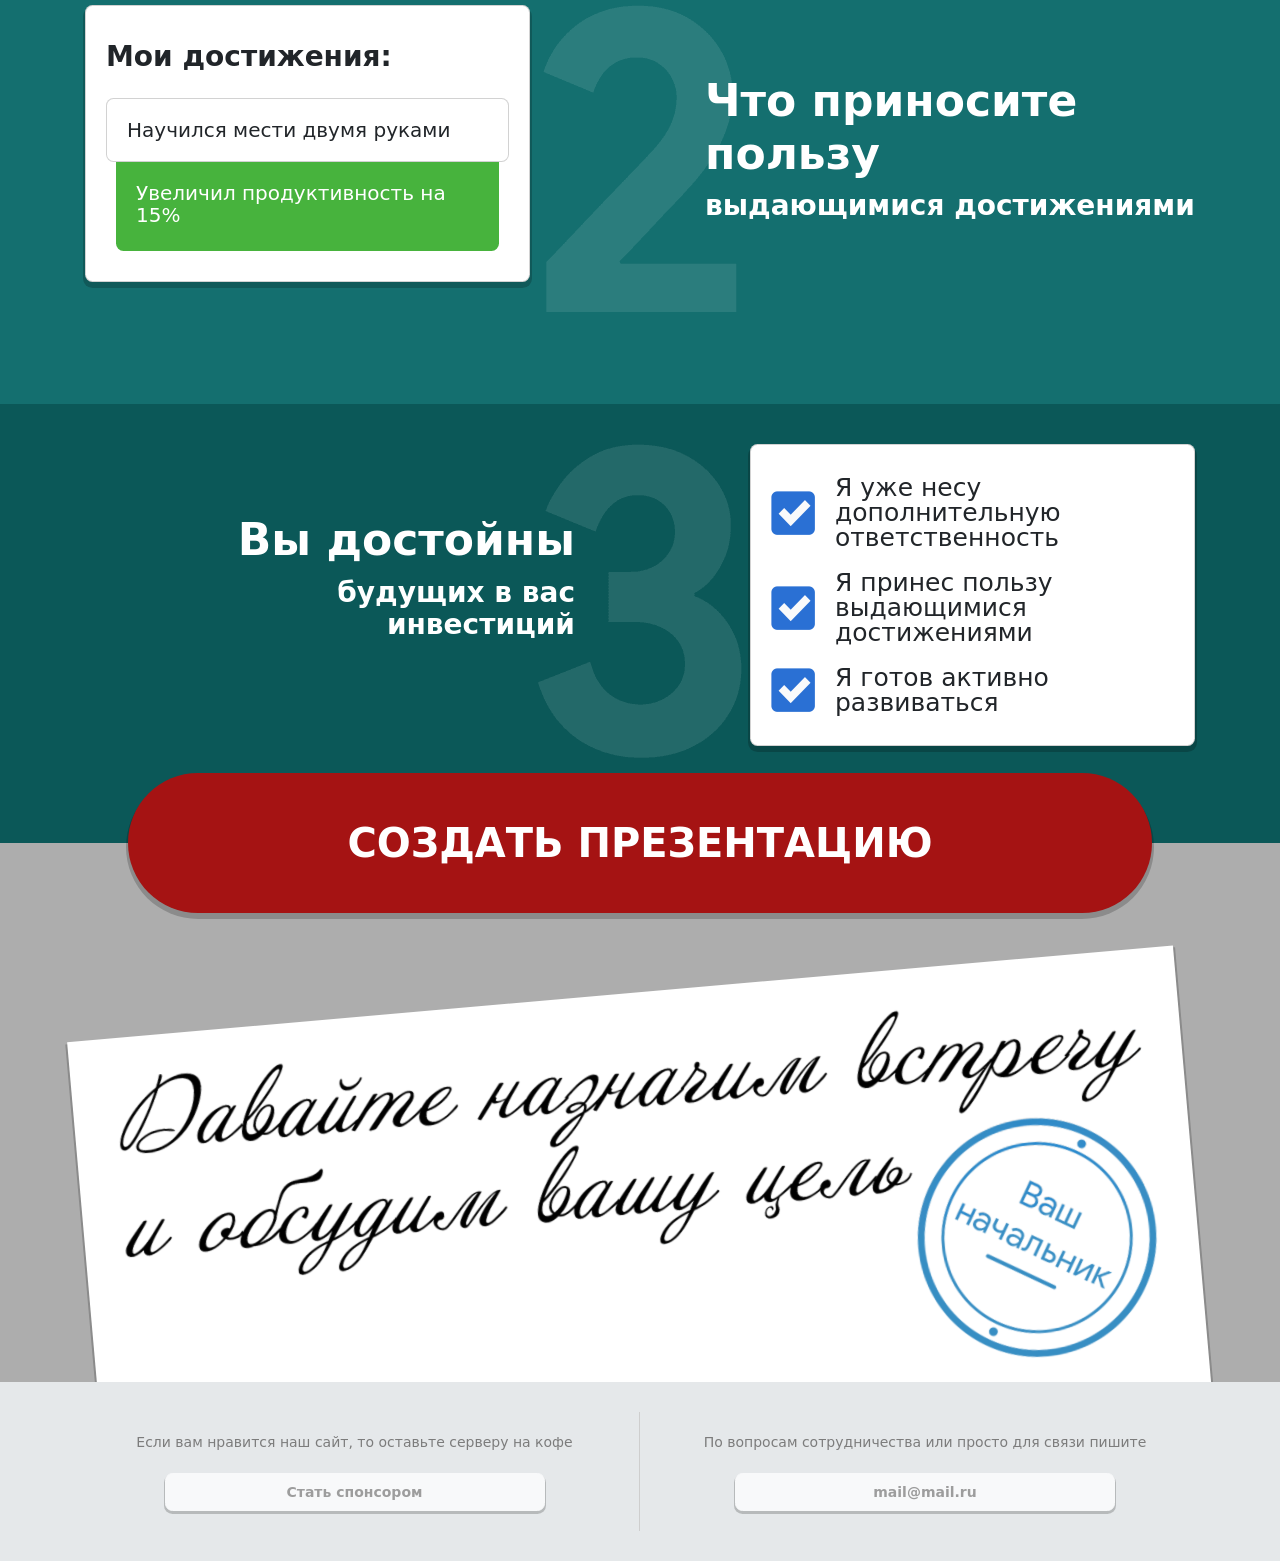
==== commit cf2c9850: "- make product deploy - change configs and  routing for product" ====
--- a/web/html/index.html
+++ b/web/html/index.html
@@ -35,8 +35,8 @@
     </div>
   </div>
   <div class="header-buttons">
-    <button type="button" class="btn btn-light" onclick="window.location.href = '../login'">Авторизуйтесь</button>
-    <button type="button" class="btn btn-success" onclick="window.location.href = '../register'">Создать презентацию</button>
+    <button type="button" class="btn btn-light" onclick="window.location.href = 'APP_DIR/login'">Авторизуйтесь</button>
+    <button type="button" class="btn btn-success" onclick="window.location.href = 'APP_DIR/register'">Создать презентацию</button>
   </div>
 </div>
 
--- a/web/html/css/style.css
+++ b/web/html/css/style.css
@@ -188,7 +188,6 @@
       }
     }
     .btn-success {
-      width: 215px;
       color: #fff;
       background-color: #48b33d;
       &:hover {
